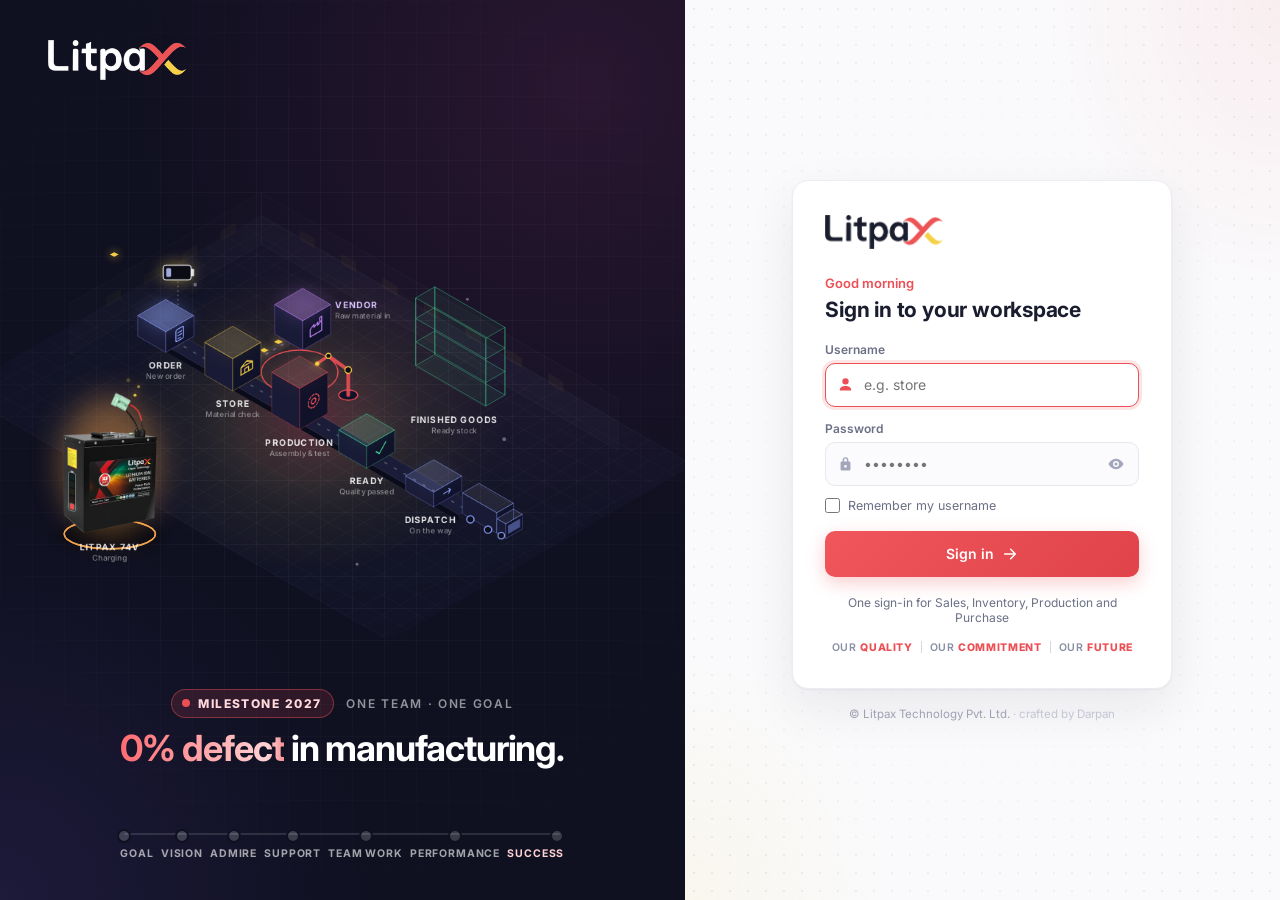
==== agent/index.html @ 2f5dfaf5 "Update index.html" ====
<!DOCTYPE html>
<html lang="en">
<head>
<meta charset="UTF-8">
<meta name="viewport" content="width=device-width, initial-scale=1.0">
<meta name="referrer" content="no-referrer">
<title>Ask Litpax</title>
<link rel="icon" type="image/png" href="../assets/favicon.png">
<link rel="preconnect" href="https://fonts.googleapis.com">
<link href="https://fonts.googleapis.com/css2?family=Inter+Tight:wght@400;500;600;700&family=JetBrains+Mono:wght@500;600&display=swap" rel="stylesheet">
<link rel="stylesheet" href="style.css?v=5">
<script>
  /* Sirf Suite ke andar khulta hai — seedha URL khole to Suite pe bhej do */
  (function () { var ok = false; try { ok = window.top !== window.self && window.top.location.origin === location.origin; } catch (e) {} if (!ok) { document.documentElement.style.display = 'none'; var u = new URL('../#m-agent', location.href).href; try { window.top.location = u; } catch (e) { location.replace(u); } } })();
</script>
</head>
<body>

<div class="ag">
  <header class="ag-top">
    <div class="ag-title">
      <span class="ag-mark" aria-hidden="true">
        <svg viewBox="0 0 24 24" fill="none" stroke="currentColor" stroke-width="2" stroke-linecap="round" stroke-linejoin="round"><path d="M12 3l1.9 5.1L19 10l-5.1 1.9L12 17l-1.9-5.1L5 10l5.1-1.9z"/><path d="M19 15l.8 2.2L22 18l-2.2.8L19 21l-.8-2.2L16 18l2.2-.8z"/></svg>
      </span>
      <div>
        <h1>Ask Litpax</h1>
        <p id="agStatus">Connecting…</p>
      </div>
    </div>
    <div class="ag-actions">
      <button type="button" class="ag-btn" id="agSources" title="What can I ask?">Data sources</button>
      <button type="button" class="ag-btn" id="agClear" title="Start a new chat">New chat</button>
    </div>
  </header>

  <main class="ag-main" id="agScroll">
    <section class="ag-hello" id="agHello">
      <h2>What would you like to know?</h2>
      <p>Ask anything about orders, stock, production, purchase or service across the whole Suite. I can also update records, add new ones and draft emails — nothing is saved or sent until you press Confirm. Type or tap 🎤 and speak, in English or Hinglish. Click any ID in an answer to open it.</p>
      <div class="ag-chips" id="agChips"></div>
    </section>
    <div class="ag-log" id="agLog" aria-live="polite"></div>
  </main>

  <form class="ag-input" id="agForm" autocomplete="off">
    <label for="agQ" class="sr">Ask a question</label>
    <textarea id="agQ" rows="1" placeholder="e.g. Top customers this month · Which POs are late? · LTX-R-0049"></textarea>
    <button type="button" class="ag-lang" id="agLang" hidden>EN</button>
    <button type="button" class="ag-mic" id="agMic" aria-label="Ask by voice" aria-pressed="false" title="Ask by voice" hidden>
      <svg viewBox="0 0 24 24" fill="none" stroke="currentColor" stroke-width="2" stroke-linecap="round" stroke-linejoin="round" aria-hidden="true"><rect x="9" y="3" width="6" height="11" rx="3"/><path d="M5 11a7 7 0 0 0 14 0M12 18v3"/></svg>
    </button>
    <button type="submit" id="agSend" aria-label="Send">
      <svg viewBox="0 0 24 24" fill="none" stroke="currentColor" stroke-width="2.2" stroke-linecap="round" stroke-linejoin="round" aria-hidden="true"><path d="M5 12h14M13 6l6 6-6 6"/></svg>
    </button>
  </form>
  <div class="ag-foot">Answers come from your Suite sheets. Phone numbers are masked. Check important numbers in the app before acting.</div>
</div>

<div id="toast" class="toast"></div>

<script src="../config.js?v=ag2"></script>
<script src="prompts.js?v=4"></script>
<script src="app.js?v=5"></script>
<script src="../suite-bridge.js"></script>
</body>
</html>
---- agent/style.css ----
/* =============================================================
 * Ask Litpax — Gallery White (baaki Suite jaisa)
 * ============================================================= */
:root {
  --bg: #ffffff; --tile: #fafafa; --tile-2: #f2f2f2;
  --line: #ededed; --line-2: #e0e0e0;
  --text: #0a0a0a; --text-2: #404040; --muted: #737373; --faint: #a3a3a3;
  --accent: #1f3fff; --accent-dark: #1530c4; --accent-soft: #f0f3ff; --accent-line: #c7d0ff;
  --ok: #15803d; --warn: #b45309; --bad: #dc2626; --bad-soft: #fef2f2;
  --sans: 'Inter Tight', 'Inter', system-ui, sans-serif;
  --mono: 'JetBrains Mono', ui-monospace, monospace;
}
* { box-sizing: border-box; }
html, body { margin: 0; height: 100%; background: var(--bg); color: var(--text); font: 400 15px/1.55 var(--sans); -webkit-font-smoothing: antialiased; }
button, textarea { font: inherit; }
.hidden { display: none !important; }
.sr { position: absolute; width: 1px; height: 1px; overflow: hidden; clip: rect(0 0 0 0); }

.ag { height: 100%; display: flex; flex-direction: column; max-width: 1000px; margin: 0 auto; padding: 0 28px; }

/* ---- header ---- */
.ag-top { display: flex; align-items: center; gap: 14px; padding: 22px 0 16px; border-bottom: 1px solid var(--line); flex-wrap: wrap; }
.ag-title { display: flex; align-items: center; gap: 12px; }
.ag-mark { width: 42px; height: 42px; border-radius: 12px; display: grid; place-items: center; background: var(--accent-soft); color: var(--accent); }
.ag-mark svg { width: 22px; height: 22px; }
.ag-title h1 { margin: 0; font-size: 22px; font-weight: 600; letter-spacing: -.5px; line-height: 1.2; }
.ag-title p { margin: 2px 0 0; font-size: 13px; color: var(--muted); }
.ag-title p.ok::before { content: ''; display: inline-block; width: 7px; height: 7px; border-radius: 50%; background: #16a34a; margin-right: 6px; vertical-align: 1px; }
.ag-title p.warn { color: var(--warn); }
.ag-actions { margin-left: auto; display: flex; gap: 8px; }
.ag-btn { min-height: 40px; padding: 0 16px; border: 1px solid #e5e5e5; border-radius: 999px; background: #fff; color: var(--text); font-size: 14px; font-weight: 500; cursor: pointer; }
.ag-btn:hover { background: var(--tile); border-color: #d4d4d4; }
.ag-btn:focus-visible, .ag-chips button:focus-visible, .ag-input button:focus-visible { outline: 2px solid var(--accent); outline-offset: 2px; }

/* ---- main ---- */
.ag-main { flex: 1; min-height: 0; overflow-y: auto; padding: 24px 0 12px; }
.ag-hello { padding: 8vh 0 12px; }
.ag-hello h2 { margin: 0; font-size: 44px; line-height: 1.05; font-weight: 600; letter-spacing: -1.6px; }
.ag-hello p { margin: 12px 0 26px; max-width: 560px; color: var(--muted); font-size: 16px; }
.ag-chips { display: flex; flex-wrap: wrap; gap: 8px; }
.ag-chips button { min-height: 42px; padding: 0 16px; border: 1px solid var(--line); border-radius: 999px; background: #fff; color: var(--text-2); font-size: 14px; font-weight: 500; cursor: pointer; transition: background .15s, border-color .15s, color .15s; }
.ag-chips button:hover { background: var(--accent-soft); border-color: var(--accent-line); color: var(--accent); }

/* ---- messages ---- */
.ag-log { display: flex; flex-direction: column; gap: 18px; }
.ag-msg { display: flex; gap: 12px; }
.ag-msg.me { justify-content: flex-end; }
.ag-msg.me .b { max-width: 75%; padding: 11px 16px; border-radius: 18px 18px 4px 18px; background: var(--text); color: #fff; white-space: pre-wrap; }
.ag-msg .av { width: 32px; height: 32px; flex: none; border-radius: 10px; display: grid; place-items: center; background: var(--accent-soft); color: var(--accent); font-size: 15px; }
.ag-msg.bot .b { flex: 1; min-width: 0; padding: 4px 0 0; color: var(--text); }
.ag-msg.bot.err .b { padding: 12px 16px; border: 1px solid #fecaca; border-radius: 14px; background: var(--bad-soft); color: var(--bad); }
.ag-msg.bot.err .av { background: var(--bad-soft); color: var(--bad); }
.b p { margin: 0 0 10px; }
.b p:last-child { margin-bottom: 0; }
.b h4 { margin: 14px 0 6px; font-size: 15px; font-weight: 600; }
.b ul, .b ol { margin: 0 0 10px; padding-left: 20px; }
.b li { margin: 3px 0; }
.b code { font: 500 13px var(--mono); padding: 1px 6px; border-radius: 6px; background: var(--tile-2); }
.b pre { margin: 0 0 10px; padding: 12px 14px; border-radius: 12px; background: var(--tile); border: 1px solid var(--line); font: 500 12.5px/1.5 var(--mono); overflow-x: auto; }
.b i { color: var(--muted); }
.b .ag-src { margin-top: 4px; font-size: 13px; color: var(--muted); }

/* tables */
.ag-tblw { margin: 6px 0 12px; }
.ag-tblw .ag-tbl { margin: 0; }
.ag-tbl-x { display: flex; flex-wrap: wrap; gap: 6px; margin-top: 6px; }
.ag-tbl-x button { min-height: 30px; padding: 0 12px; border: 1px solid var(--line); border-radius: 999px; background: #fff; color: var(--muted); font-size: 12.5px; cursor: pointer; }
.ag-tbl-x button:hover { color: var(--accent); border-color: var(--accent-line); background: var(--accent-soft); }
.ag-tbl-x button:disabled { opacity: .6; cursor: wait; }
.ag-tbl { margin: 6px 0 12px; overflow-x: auto; border: 1px solid var(--line); border-radius: 14px; }
.ag-tbl table { width: 100%; border-collapse: collapse; font-size: 14px; }
.ag-tbl th { padding: 10px 14px; text-align: left; font-size: 12.5px; font-weight: 500; color: var(--faint); background: #fff; border-bottom: 1px solid var(--line); white-space: nowrap; }
.ag-tbl td { padding: 11px 14px; border-top: 1px solid var(--line); vertical-align: top; }
.ag-tbl tr:first-child td { border-top: 0; }
.ag-tbl .num { text-align: right; font-variant-numeric: tabular-nums; white-space: nowrap; }
.ag-tbl tbody tr:hover td { background: var(--tile); }

/* chart */
.ag-chart { margin: 8px 0 14px; padding: 16px 18px; border: 1px solid var(--line); border-radius: 14px; }
.ag-chart figcaption { margin-bottom: 12px; font-size: 14px; font-weight: 600; }
.ag-bar { display: grid; grid-template-columns: minmax(80px, 160px) 1fr auto; align-items: center; gap: 12px; padding: 4px 0; font-size: 13px; }
.ag-bar .l { overflow: hidden; text-overflow: ellipsis; white-space: nowrap; color: var(--text-2); }
.ag-bar .t { height: 10px; border-radius: 5px; background: #f0f0f0; overflow: hidden; }
.ag-bar .t i { display: block; height: 100%; border-radius: 5px; background: var(--accent); animation: agGrow .5s ease both; }
.ag-bar .v { font-variant-numeric: tabular-nums; font-weight: 600; }
@keyframes agGrow { from { width: 0; } }

/* steps + tools */
.ag-steps { margin-top: 10px; font-size: 13px; color: var(--muted); }
.ag-steps summary { cursor: pointer; width: fit-content; }
.ag-steps ol { margin: 6px 0 0; padding-left: 18px; }
.ag-tools { margin-top: 8px; display: flex; gap: 6px; }
.ag-copy { min-height: 30px; padding: 0 12px; border: 1px solid var(--line); border-radius: 999px; background: #fff; color: var(--muted); font-size: 12.5px; cursor: pointer; }
.ag-copy:hover { color: var(--text); border-color: #d4d4d4; }
.ag-copy.on { color: var(--accent); border-color: var(--accent-line); background: var(--accent-soft); }
/* clickable IDs */
.b a.ag-id { color: var(--accent); font-weight: 500; text-decoration: none; border-bottom: 1px dashed var(--accent-line); white-space: nowrap; cursor: pointer; }
.b a.ag-id:hover { border-bottom-style: solid; background: var(--accent-soft); border-radius: 3px; }
.b a.ag-id:focus-visible { outline: 2px solid var(--accent); outline-offset: 1px; border-radius: 3px; }

/* typing */
.typing .b { display: flex; align-items: center; gap: 10px; color: var(--muted); font-size: 14px; }
.dots { display: inline-flex; gap: 4px; }
.dots i { width: 7px; height: 7px; border-radius: 50%; background: var(--accent); opacity: .3; animation: agDot 1.2s infinite; }
.dots i:nth-child(2) { animation-delay: .2s; } .dots i:nth-child(3) { animation-delay: .4s; }
@keyframes agDot { 0%, 100% { opacity: .25; transform: translateY(0); } 50% { opacity: 1; transform: translateY(-3px); } }

/* ---- input ---- */
.ag-input { display: flex; align-items: flex-end; gap: 10px; margin: 8px 0 6px; padding: 8px 8px 8px 18px; border: 1px solid #e5e5e5; border-radius: 22px; background: #fff; box-shadow: 0 8px 28px rgba(0,0,0,.06); }
.ag-input:focus-within { border-color: var(--accent); box-shadow: 0 0 0 3px rgba(31,63,255,.12), 0 8px 28px rgba(0,0,0,.06); }
.ag-input textarea { flex: 1; min-height: 28px; max-height: 160px; padding: 8px 0; border: 0; outline: none; resize: none; background: transparent; color: var(--text); font-size: 15px; line-height: 1.45; }
.ag-input textarea::placeholder { color: var(--faint); }
.ag-input button { width: 44px; height: 44px; flex: none; border: 0; border-radius: 50%; display: grid; place-items: center; background: var(--accent); color: #fff; cursor: pointer; box-shadow: 0 6px 16px rgba(31,63,255,.3); }
.ag-input button:hover { background: var(--accent-dark); }
.ag-input button:disabled { opacity: .45; cursor: wait; }
.ag-input button svg { width: 20px; height: 20px; }
.ag-input .ag-mic { background: #fff; color: var(--text-2); border: 1px solid #e5e5e5; box-shadow: none; }
.ag-input .ag-mic:hover { background: var(--tile); color: var(--text); }
.ag-input .ag-mic.rec { background: var(--bad); border-color: var(--bad); color: #fff; animation: agPulse 1.2s infinite; }
@keyframes agPulse { 0% { box-shadow: 0 0 0 0 rgba(220,38,38,.45); } 100% { box-shadow: 0 0 0 12px rgba(220,38,38,0); } }
.ag-input .ag-lang { width: auto; min-width: 36px; height: 30px; margin-bottom: 7px; padding: 0 8px; border-radius: 999px; background: var(--tile-2); color: var(--muted); font: 600 12px var(--sans); box-shadow: none; }
.ag-input .ag-lang:hover { background: var(--line-2); color: var(--text); }
.ag-input [hidden] { display: none; }
.ag-foot { padding: 0 0 14px; text-align: center; font-size: 12px; color: var(--faint); }

/* toast */
.toast { position: fixed; left: 50%; bottom: 90px; transform: translate(-50%, 20px); opacity: 0; pointer-events: none; padding: 10px 18px; border-radius: 999px; background: var(--text); color: #fff; font-size: 13px; transition: opacity .2s, transform .2s; }
.toast.show { opacity: 1; transform: translate(-50%, 0); }

@media (max-width: 640px) {
  .ag { padding: 0 14px; }
  .ag-hello h2 { font-size: 32px; }
  .ag-msg.me .b { max-width: 90%; }
  .ag-actions { margin-left: 0; }
}
@media (prefers-reduced-motion: reduce) { * { animation: none !important; transition: none !important; } }

/* ---- action cards ---- */
.ag-card { margin: 2px 0 4px; padding: 16px 18px; border: 1px solid var(--line); border-radius: 16px; background: #fff; box-shadow: 0 6px 20px rgba(0,0,0,.05); }
.ag-card.risk { border-color: #fecaca; }
.ag-card-h { font-weight: 600; margin-bottom: 10px; }
.ag-via { display: inline-block; margin-left: 6px; padding: 1px 8px; border-radius: 999px; background: var(--accent-soft); color: var(--accent); font-size: 11.5px; font-weight: 600; vertical-align: 1px; }
.ag-card-r { margin: -4px 0 10px; color: var(--muted); font-size: 13px; }
.ag-card table { width: 100%; border-collapse: collapse; font-size: 14px; }
.ag-card th { width: 34%; padding: 7px 10px 7px 0; text-align: left; font-weight: 500; color: var(--muted); border-top: 1px solid var(--line); }
.ag-card td { padding: 7px 6px; border-top: 1px solid var(--line); }
.ag-card td.old { color: var(--muted); text-decoration: line-through; }
.ag-card td.arr { width: 20px; color: var(--faint); }
.ag-card td.nw { font-weight: 600; }
.ag-card-w { margin-top: 10px; padding: 8px 12px; border-radius: 10px; background: var(--bad-soft); color: var(--bad); font-size: 13px; }
.ag-card label { display: block; margin-bottom: 10px; font-size: 12.5px; color: var(--muted); }
.ag-card input, .ag-card textarea { display: block; width: 100%; margin-top: 4px; padding: 9px 12px; border: 1px solid #e5e5e5; border-radius: 10px; font: 400 14px/1.45 var(--sans); color: var(--text); background: #fff; }
.ag-card input:focus, .ag-card textarea:focus { outline: none; border-color: var(--accent); box-shadow: 0 0 0 3px rgba(31,63,255,.12); }
.ag-card textarea { resize: vertical; }
.ag-card-a { display: flex; flex-wrap: wrap; align-items: center; gap: 8px; margin-top: 14px; }
.ag-card-a button { min-height: 40px; padding: 0 18px; border-radius: 999px; font: 600 14px var(--sans); cursor: pointer; }
.ag-card-a .go { border: 0; background: var(--accent); color: #fff; box-shadow: 0 6px 16px rgba(31,63,255,.25); }
.ag-card-a .go.warn { background: var(--bad); box-shadow: none; }
.ag-card-a .no, .ag-card-a .undo { border: 1px solid #e5e5e5; background: #fff; color: var(--text); }
.ag-card-a button:disabled { opacity: .5; cursor: wait; }
.ag-card-a .st { font-size: 13px; color: var(--muted); }
.ag-card-a .st.ok { color: #15803d; font-weight: 600; }
.ag-card-a .st.bad { color: var(--bad); }
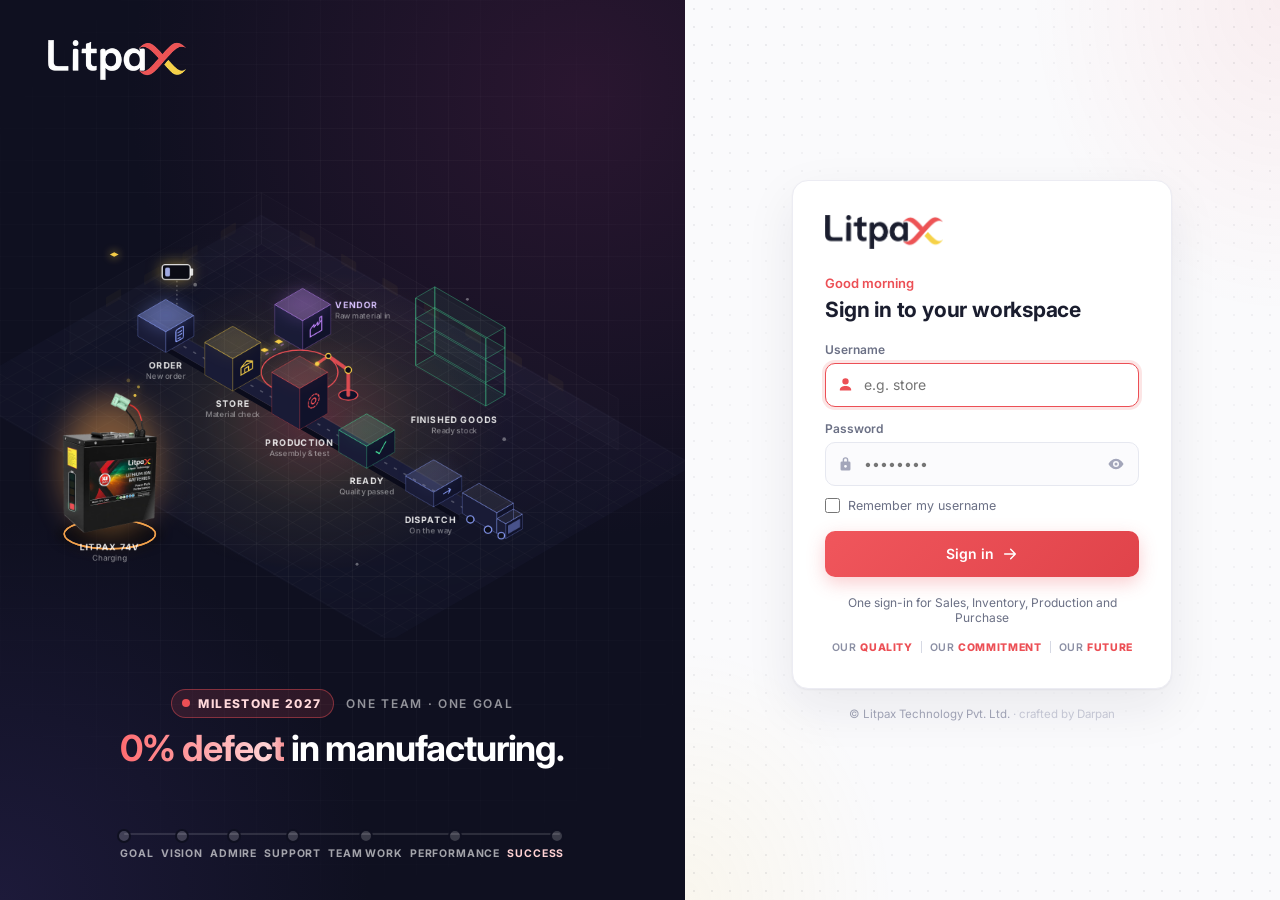
==== commit 6d08a146: "Update index.html" ====
--- a/agent/index.html
+++ b/agent/index.html
@@ -8,7 +8,7 @@
 <link rel="icon" type="image/png" href="../assets/favicon.png">
 <link rel="preconnect" href="https://fonts.googleapis.com">
 <link href="https://fonts.googleapis.com/css2?family=Inter+Tight:wght@400;500;600;700&family=JetBrains+Mono:wght@500;600&display=swap" rel="stylesheet">
-<link rel="stylesheet" href="style.css?v=5">
+<link rel="stylesheet" href="style.css?v=6">
 <script>
   /* Sirf Suite ke andar khulta hai — seedha URL khole to Suite pe bhej do */
   (function () { var ok = false; try { ok = window.top !== window.self && window.top.location.origin === location.origin; } catch (e) {} if (!ok) { document.documentElement.style.display = 'none'; var u = new URL('../#m-agent', location.href).href; try { window.top.location = u; } catch (e) { location.replace(u); } } })();
@@ -58,9 +58,9 @@
 
 <div id="toast" class="toast"></div>
 
-<script src="../config.js?v=ag2"></script>
-<script src="prompts.js?v=4"></script>
-<script src="app.js?v=5"></script>
+<script src="../config.js?v=ag3"></script>
+<script src="prompts.js?v=5"></script>
+<script src="app.js?v=6"></script>
 <script src="../suite-bridge.js"></script>
 </body>
 </html>
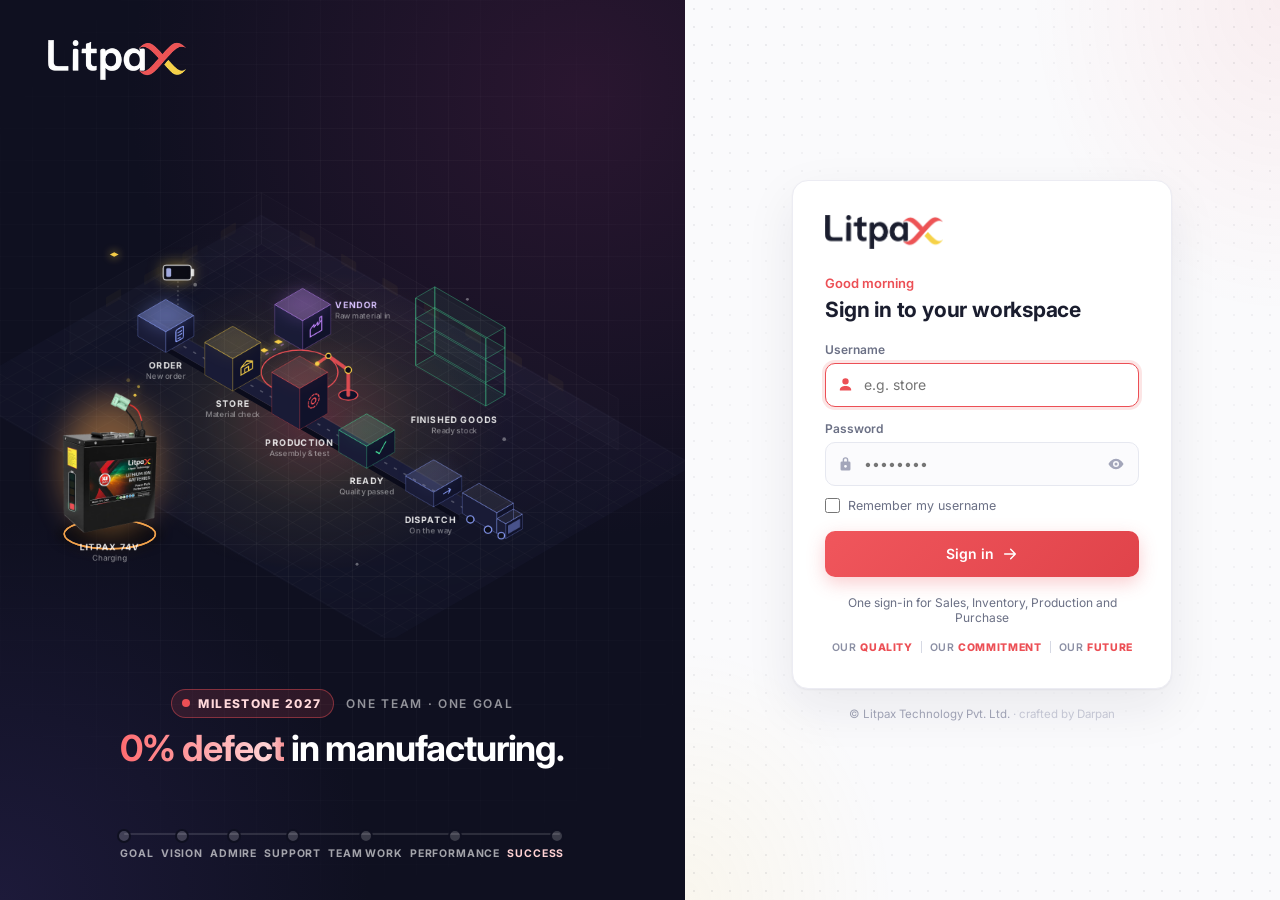
==== commit bb77d12b: "Update index.html" ====
--- a/agent/index.html
+++ b/agent/index.html
@@ -8,7 +8,7 @@
 <link rel="icon" type="image/png" href="../assets/favicon.png">
 <link rel="preconnect" href="https://fonts.googleapis.com">
 <link href="https://fonts.googleapis.com/css2?family=Inter+Tight:wght@400;500;600;700&family=JetBrains+Mono:wght@500;600&display=swap" rel="stylesheet">
-<link rel="stylesheet" href="style.css?v=6">
+<link rel="stylesheet" href="style.css?v=7">
 <script>
   /* Sirf Suite ke andar khulta hai — seedha URL khole to Suite pe bhej do */
   (function () { var ok = false; try { ok = window.top !== window.self && window.top.location.origin === location.origin; } catch (e) {} if (!ok) { document.documentElement.style.display = 'none'; var u = new URL('../#m-agent', location.href).href; try { window.top.location = u; } catch (e) { location.replace(u); } } })();
@@ -60,7 +60,7 @@
 
 <script src="../config.js?v=ag3"></script>
 <script src="prompts.js?v=5"></script>
-<script src="app.js?v=6"></script>
+<script src="app.js?v=7"></script>
 <script src="../suite-bridge.js"></script>
 </body>
 </html>
--- a/agent/style.css
+++ b/agent/style.css
@@ -161,3 +161,38 @@
 .ag-card-a .st { font-size: 13px; color: var(--muted); }
 .ag-card-a .st.ok { color: #15803d; font-weight: 600; }
 .ag-card-a .st.bad { color: var(--bad); }
+
+/* ---- mini: Suite ke Litu mascot ka chhota chat panel ---- */
+body.mini { font-size: 14px; }
+body.mini .ag { max-width: none; padding: 0 16px; }
+body.mini .ag-top { padding: 14px 52px 12px 0; gap: 10px; flex-wrap: nowrap; }
+body.mini .ag-mark { width: 34px; height: 34px; border-radius: 10px; }
+body.mini .ag-mark svg { width: 18px; height: 18px; }
+body.mini .ag-title { flex: 1; min-width: 0; }
+body.mini .ag-title > div { min-width: 0; }
+body.mini .ag-actions { flex: none; }
+body.mini .ag-title h1 { font-size: 16px; letter-spacing: -.2px; }
+body.mini .ag-title p { font-size: 11.5px; white-space: nowrap; overflow: hidden; text-overflow: ellipsis; }
+body.mini #agSources { display: none; }
+body.mini .ag-btn { min-height: 32px; padding: 0 12px; font-size: 12.5px; white-space: nowrap; }
+body.mini .ag-main { padding: 14px 0 8px; }
+body.mini .ag-hello { padding: 18px 0 8px; }
+body.mini .ag-hello h2 { font-size: 24px; letter-spacing: -.6px; }
+body.mini .ag-hello p { display: none; }
+body.mini .ag-hello h2 + .ag-chips, body.mini .ag-chips { margin-top: 14px; }
+body.mini .ag-input textarea::placeholder { white-space: nowrap; overflow: hidden; text-overflow: ellipsis; }
+body.mini .ag-chips { gap: 6px; }
+body.mini .ag-chips button { min-height: 32px; padding: 0 12px; font-size: 12.5px; }
+body.mini .ag-chips button:nth-child(n+7) { display: none; }
+body.mini .ag-log { gap: 14px; }
+body.mini .ag-msg { gap: 8px; }
+body.mini .ag-msg .av { width: 26px; height: 26px; border-radius: 8px; font-size: 13px; }
+body.mini .ag-msg.me .b { max-width: 88%; padding: 9px 13px; }
+body.mini .ag-tbl table { font-size: 12.5px; }
+body.mini .ag-tbl th, body.mini .ag-tbl td { padding: 7px 9px; }
+body.mini .ag-input { margin: 6px 0 12px; padding: 6px 6px 6px 14px; border-radius: 18px; box-shadow: 0 4px 16px rgba(0,0,0,.06); }
+body.mini .ag-input textarea { font-size: 14px; }
+body.mini .ag-input button { width: 38px; height: 38px; }
+body.mini .ag-input .ag-lang { height: 26px; margin-bottom: 6px; }
+body.mini .ag-foot { display: none; }
+body.mini .ag-card { padding: 12px 14px; }
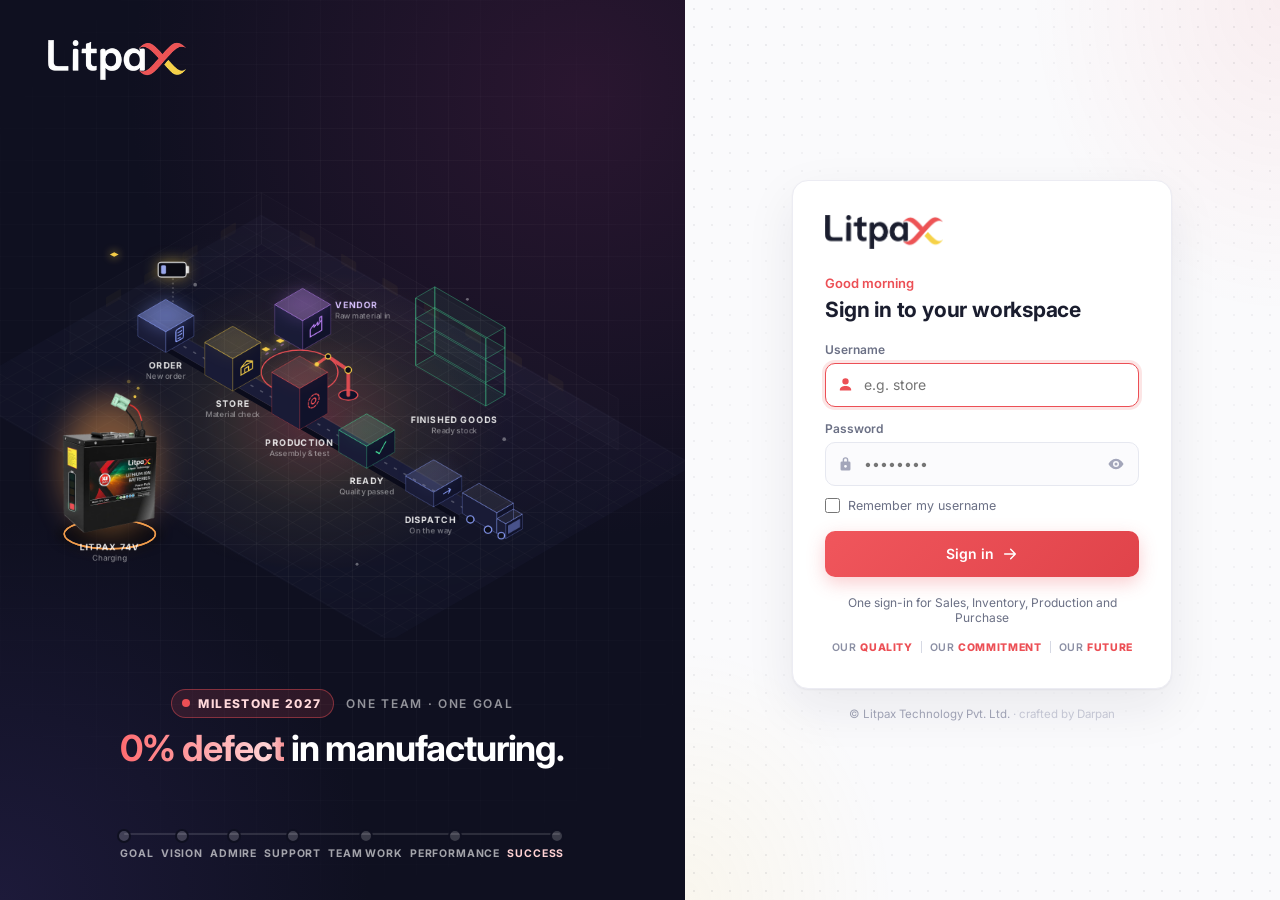
==== commit df3092d8: "Update index.html" ====
--- a/agent/index.html
+++ b/agent/index.html
@@ -60,7 +60,7 @@
 
 <script src="../config.js?v=ag3"></script>
 <script src="prompts.js?v=5"></script>
-<script src="app.js?v=7"></script>
+<script src="app.js?v=8"></script>
 <script src="../suite-bridge.js"></script>
 </body>
 </html>
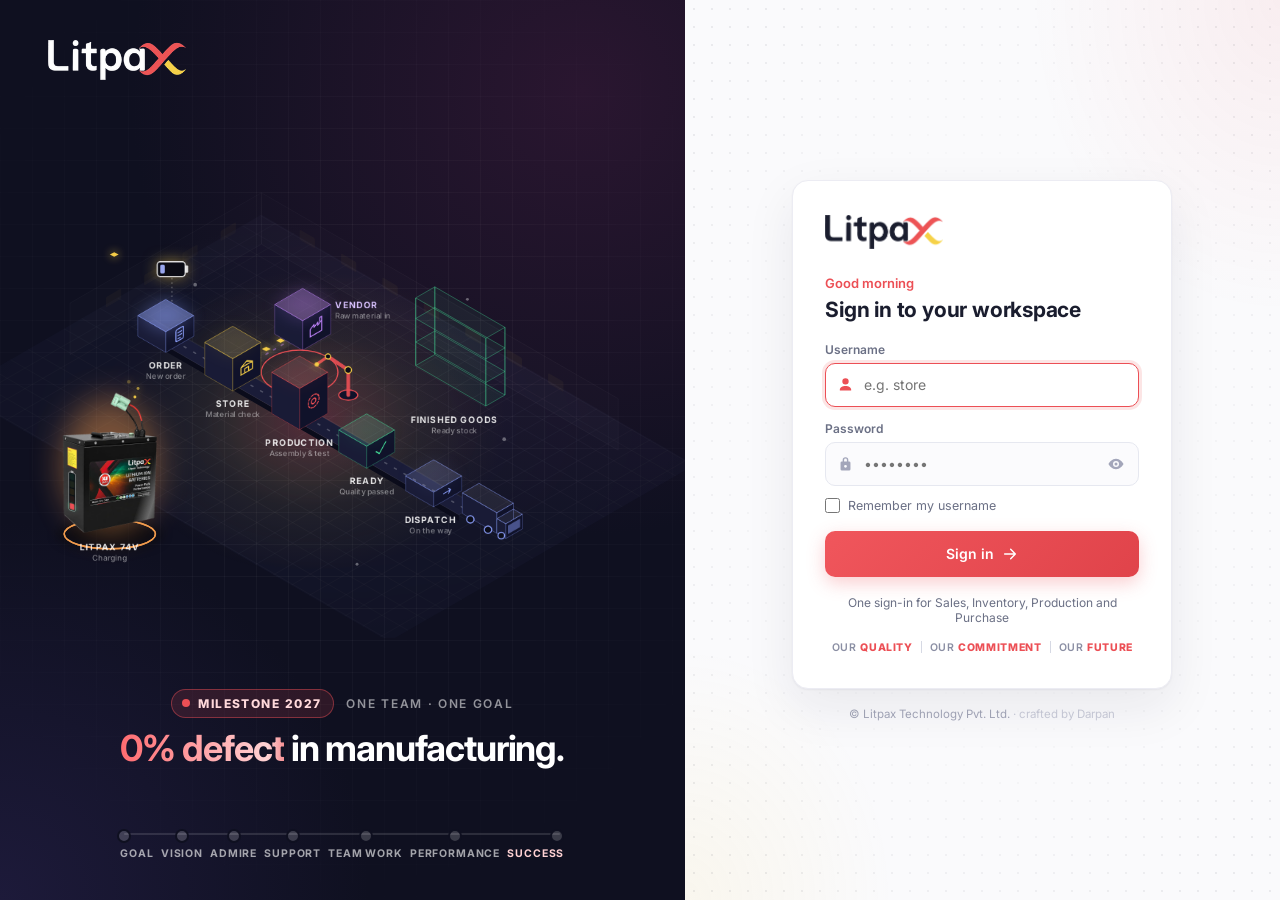
==== commit 5c55b863: "Update stylesheet and script versions in index.html" ====
--- a/agent/index.html
+++ b/agent/index.html
@@ -8,7 +8,7 @@
 <link rel="icon" type="image/png" href="../assets/favicon.png">
 <link rel="preconnect" href="https://fonts.googleapis.com">
 <link href="https://fonts.googleapis.com/css2?family=Inter+Tight:wght@400;500;600;700&family=JetBrains+Mono:wght@500;600&display=swap" rel="stylesheet">
-<link rel="stylesheet" href="style.css?v=7">
+<link rel="stylesheet" href="style.css?v=8">
 <script>
   /* Sirf Suite ke andar khulta hai — seedha URL khole to Suite pe bhej do */
   (function () { var ok = false; try { ok = window.top !== window.self && window.top.location.origin === location.origin; } catch (e) {} if (!ok) { document.documentElement.style.display = 'none'; var u = new URL('../#m-agent', location.href).href; try { window.top.location = u; } catch (e) { location.replace(u); } } })();
@@ -60,7 +60,8 @@
 
 <script src="../config.js?v=ag3"></script>
 <script src="prompts.js?v=5"></script>
-<script src="app.js?v=8"></script>
+<script src="persona.js?v=1"></script>
+<script src="app.js?v=9"></script>
 <script src="../suite-bridge.js"></script>
 </body>
 </html>
--- a/agent/style.css
+++ b/agent/style.css
@@ -1,12 +1,13 @@
+@import url('https://fonts.googleapis.com/css2?family=Fraunces:opsz,wght@9..144,400;9..144,500;9..144,600&display=swap');
 /* =============================================================
  * Ask Litpax — Gallery White (baaki Suite jaisa)
  * ============================================================= */
 :root {
-  --bg: #ffffff; --tile: #fafafa; --tile-2: #f2f2f2;
-  --line: #ededed; --line-2: #e0e0e0;
-  --text: #0a0a0a; --text-2: #404040; --muted: #737373; --faint: #a3a3a3;
-  --accent: #1f3fff; --accent-dark: #1530c4; --accent-soft: #f0f3ff; --accent-line: #c7d0ff;
-  --ok: #15803d; --warn: #b45309; --bad: #dc2626; --bad-soft: #fef2f2;
+  --bg: #ffffff; --tile: #f8f8f7; --tile-2: #f2f2f2;
+  --line: #e9e9e7; --line-2: #dededb;
+  --text: #1b1d1a; --text-2: #3f423f; --muted: #6e716d; --faint: #a2a5a1;
+  --accent: #1f3d33; --accent-dark: #152c25; --accent-soft: #edf2ef; --accent-line: #c5d3cc;
+  --ok: #2f6b4f; --warn: #8f6417; --bad: #8a2f37; --bad-soft: #f7e8e7;
   --sans: 'Inter Tight', 'Inter', system-ui, sans-serif;
   --mono: 'JetBrains Mono', ui-monospace, monospace;
 }
@@ -48,7 +49,7 @@
 .ag-msg.me .b { max-width: 75%; padding: 11px 16px; border-radius: 18px 18px 4px 18px; background: var(--text); color: #fff; white-space: pre-wrap; }
 .ag-msg .av { width: 32px; height: 32px; flex: none; border-radius: 10px; display: grid; place-items: center; background: var(--accent-soft); color: var(--accent); font-size: 15px; }
 .ag-msg.bot .b { flex: 1; min-width: 0; padding: 4px 0 0; color: var(--text); }
-.ag-msg.bot.err .b { padding: 12px 16px; border: 1px solid #fecaca; border-radius: 14px; background: var(--bad-soft); color: var(--bad); }
+.ag-msg.bot.err .b { padding: 12px 16px; border: 1px solid #e5c3c1; border-radius: 14px; background: var(--bad-soft); color: var(--bad); }
 .ag-msg.bot.err .av { background: var(--bad-soft); color: var(--bad); }
 .b p { margin: 0 0 10px; }
 .b p:last-child { margin-bottom: 0; }
@@ -107,17 +108,17 @@
 
 /* ---- input ---- */
 .ag-input { display: flex; align-items: flex-end; gap: 10px; margin: 8px 0 6px; padding: 8px 8px 8px 18px; border: 1px solid #e5e5e5; border-radius: 22px; background: #fff; box-shadow: 0 8px 28px rgba(0,0,0,.06); }
-.ag-input:focus-within { border-color: var(--accent); box-shadow: 0 0 0 3px rgba(31,63,255,.12), 0 8px 28px rgba(0,0,0,.06); }
+.ag-input:focus-within { border-color: var(--accent); box-shadow: 0 0 0 3px rgba(31,61,51,.12), 0 8px 28px rgba(0,0,0,.06); }
 .ag-input textarea { flex: 1; min-height: 28px; max-height: 160px; padding: 8px 0; border: 0; outline: none; resize: none; background: transparent; color: var(--text); font-size: 15px; line-height: 1.45; }
 .ag-input textarea::placeholder { color: var(--faint); }
-.ag-input button { width: 44px; height: 44px; flex: none; border: 0; border-radius: 50%; display: grid; place-items: center; background: var(--accent); color: #fff; cursor: pointer; box-shadow: 0 6px 16px rgba(31,63,255,.3); }
+.ag-input button { width: 44px; height: 44px; flex: none; border: 0; border-radius: 50%; display: grid; place-items: center; background: var(--accent); color: #fff; cursor: pointer; box-shadow: 0 6px 16px rgba(31,61,51,.3); }
 .ag-input button:hover { background: var(--accent-dark); }
 .ag-input button:disabled { opacity: .45; cursor: wait; }
 .ag-input button svg { width: 20px; height: 20px; }
 .ag-input .ag-mic { background: #fff; color: var(--text-2); border: 1px solid #e5e5e5; box-shadow: none; }
 .ag-input .ag-mic:hover { background: var(--tile); color: var(--text); }
 .ag-input .ag-mic.rec { background: var(--bad); border-color: var(--bad); color: #fff; animation: agPulse 1.2s infinite; }
-@keyframes agPulse { 0% { box-shadow: 0 0 0 0 rgba(220,38,38,.45); } 100% { box-shadow: 0 0 0 12px rgba(220,38,38,0); } }
+@keyframes agPulse { 0% { box-shadow: 0 0 0 0 rgba(138,47,55,.45); } 100% { box-shadow: 0 0 0 12px rgba(138,47,55,0); } }
 .ag-input .ag-lang { width: auto; min-width: 36px; height: 30px; margin-bottom: 7px; padding: 0 8px; border-radius: 999px; background: var(--tile-2); color: var(--muted); font: 600 12px var(--sans); box-shadow: none; }
 .ag-input .ag-lang:hover { background: var(--line-2); color: var(--text); }
 .ag-input [hidden] { display: none; }
@@ -137,7 +138,7 @@
 
 /* ---- action cards ---- */
 .ag-card { margin: 2px 0 4px; padding: 16px 18px; border: 1px solid var(--line); border-radius: 16px; background: #fff; box-shadow: 0 6px 20px rgba(0,0,0,.05); }
-.ag-card.risk { border-color: #fecaca; }
+.ag-card.risk { border-color: #e5c3c1; }
 .ag-card-h { font-weight: 600; margin-bottom: 10px; }
 .ag-via { display: inline-block; margin-left: 6px; padding: 1px 8px; border-radius: 999px; background: var(--accent-soft); color: var(--accent); font-size: 11.5px; font-weight: 600; vertical-align: 1px; }
 .ag-card-r { margin: -4px 0 10px; color: var(--muted); font-size: 13px; }
@@ -150,16 +151,16 @@
 .ag-card-w { margin-top: 10px; padding: 8px 12px; border-radius: 10px; background: var(--bad-soft); color: var(--bad); font-size: 13px; }
 .ag-card label { display: block; margin-bottom: 10px; font-size: 12.5px; color: var(--muted); }
 .ag-card input, .ag-card textarea { display: block; width: 100%; margin-top: 4px; padding: 9px 12px; border: 1px solid #e5e5e5; border-radius: 10px; font: 400 14px/1.45 var(--sans); color: var(--text); background: #fff; }
-.ag-card input:focus, .ag-card textarea:focus { outline: none; border-color: var(--accent); box-shadow: 0 0 0 3px rgba(31,63,255,.12); }
+.ag-card input:focus, .ag-card textarea:focus { outline: none; border-color: var(--accent); box-shadow: 0 0 0 3px rgba(31,61,51,.12); }
 .ag-card textarea { resize: vertical; }
 .ag-card-a { display: flex; flex-wrap: wrap; align-items: center; gap: 8px; margin-top: 14px; }
 .ag-card-a button { min-height: 40px; padding: 0 18px; border-radius: 999px; font: 600 14px var(--sans); cursor: pointer; }
-.ag-card-a .go { border: 0; background: var(--accent); color: #fff; box-shadow: 0 6px 16px rgba(31,63,255,.25); }
+.ag-card-a .go { border: 0; background: var(--accent); color: #fff; box-shadow: 0 6px 16px rgba(31,61,51,.25); }
 .ag-card-a .go.warn { background: var(--bad); box-shadow: none; }
 .ag-card-a .no, .ag-card-a .undo { border: 1px solid #e5e5e5; background: #fff; color: var(--text); }
 .ag-card-a button:disabled { opacity: .5; cursor: wait; }
 .ag-card-a .st { font-size: 13px; color: var(--muted); }
-.ag-card-a .st.ok { color: #15803d; font-weight: 600; }
+.ag-card-a .st.ok { color: #2f6b4f; font-weight: 600; }
 .ag-card-a .st.bad { color: var(--bad); }
 
 /* ---- mini: Suite ke Litu mascot ka chhota chat panel ---- */
@@ -196,3 +197,8 @@
 body.mini .ag-input .ag-lang { height: 26px; margin-bottom: 6px; }
 body.mini .ag-foot { display: none; }
 body.mini .ag-card { padding: 12px 14px; }
+
+/* =========================================================
+   LX — Suite UI system ke rang + serif headings (suite-ui.css se mel)
+   ========================================================= */
+.ag-hello h2{font-family:'Fraunces','Iowan Old Style',Georgia,serif;font-weight:500;letter-spacing:-.02em}
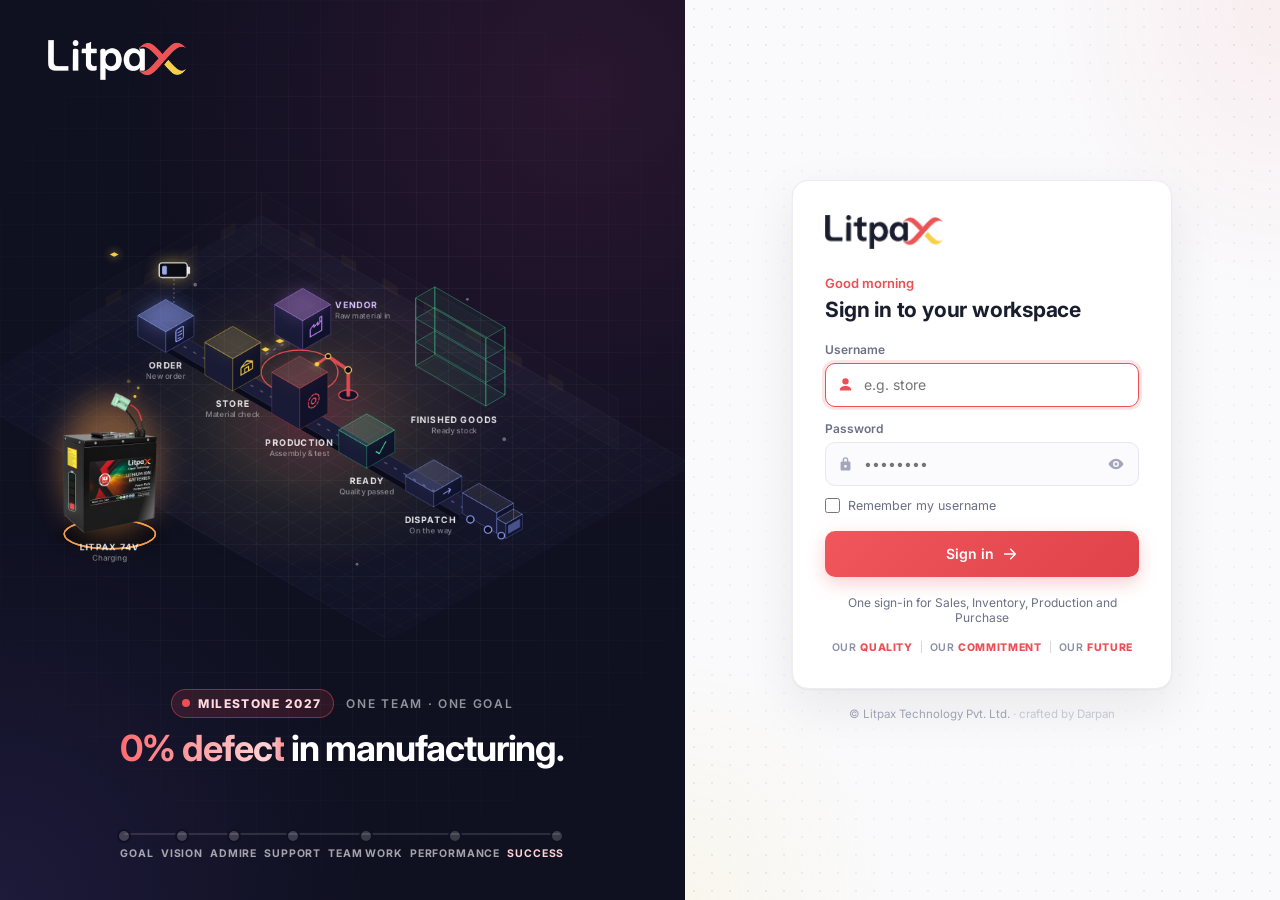
==== commit debfcd47: "Update index.html" ====
--- a/agent/index.html
+++ b/agent/index.html
@@ -8,7 +8,7 @@
 <link rel="icon" type="image/png" href="../assets/favicon.png">
 <link rel="preconnect" href="https://fonts.googleapis.com">
 <link href="https://fonts.googleapis.com/css2?family=Inter+Tight:wght@400;500;600;700&family=JetBrains+Mono:wght@500;600&display=swap" rel="stylesheet">
-<link rel="stylesheet" href="style.css?v=8">
+<link rel="stylesheet" href="style.css?v=9">
 <script>
   /* Sirf Suite ke andar khulta hai — seedha URL khole to Suite pe bhej do */
   (function () { var ok = false; try { ok = window.top !== window.self && window.top.location.origin === location.origin; } catch (e) {} if (!ok) { document.documentElement.style.display = 'none'; var u = new URL('../#m-agent', location.href).href; try { window.top.location = u; } catch (e) { location.replace(u); } } })();
@@ -60,8 +60,8 @@
 
 <script src="../config.js?v=ag3"></script>
 <script src="prompts.js?v=5"></script>
-<script src="persona.js?v=1"></script>
-<script src="app.js?v=9"></script>
+<script src="persona.js?v=2"></script>
+<script src="app.js?v=10"></script>
 <script src="../suite-bridge.js"></script>
 </body>
 </html>
--- a/agent/style.css
+++ b/agent/style.css
@@ -202,3 +202,9 @@
    LX — Suite UI system ke rang + serif headings (suite-ui.css se mel)
    ========================================================= */
 .ag-hello h2{font-family:'Fraunces','Iowan Old Style',Georgia,serif;font-weight:500;letter-spacing:-.02em}
+
+/* ---- persona: quote card (naam ke baad ka vichaar) ---- */
+.b .ag-quote { margin: 10px 0 14px; padding: 14px 18px; border-left: 3px solid var(--accent); border-radius: 0 12px 12px 0; background: var(--accent-soft); font-family: 'Fraunces','Iowan Old Style',Georgia,serif; font-size: 18px; line-height: 1.45; font-style: italic; color: var(--text); animation: agQuote .5s ease both; }
+@keyframes agQuote { from { opacity: 0; transform: translateY(6px); } to { opacity: 1; transform: none; } }
+@media (prefers-reduced-motion: reduce) { .b .ag-quote { animation: none; } }
+body.mini .b .ag-quote { font-size: 15.5px; padding: 10px 13px; }
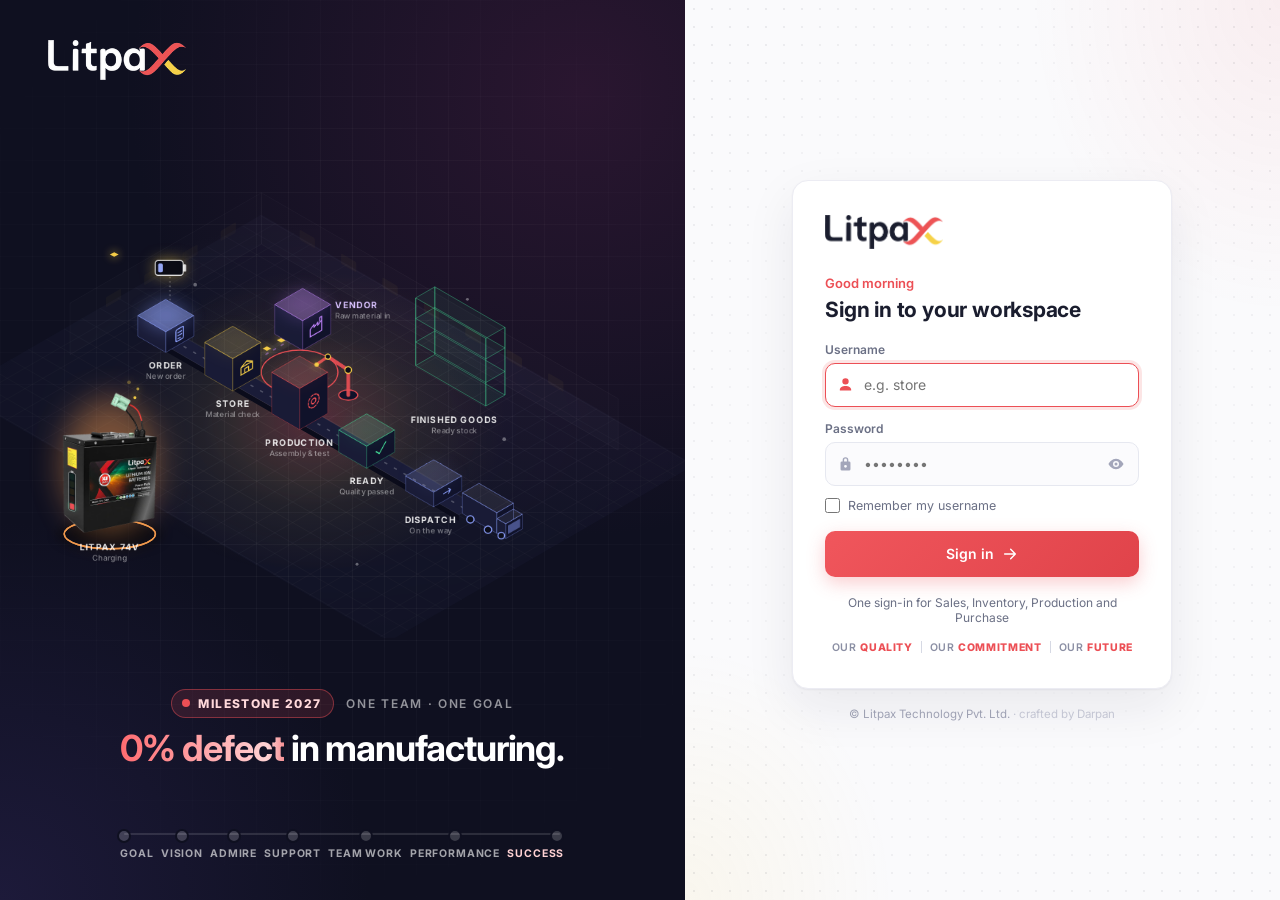
==== commit f9c3dfd3: "Update index.html" ====
--- a/agent/index.html
+++ b/agent/index.html
@@ -60,7 +60,7 @@
 
 <script src="../config.js?v=ag3"></script>
 <script src="prompts.js?v=5"></script>
-<script src="persona.js?v=2"></script>
+<script src="persona.js?v=3"></script>
 <script src="app.js?v=10"></script>
 <script src="../suite-bridge.js"></script>
 </body>
--- a/agent/style.css
+++ b/agent/style.css
@@ -202,9 +202,3 @@
    LX — Suite UI system ke rang + serif headings (suite-ui.css se mel)
    ========================================================= */
 .ag-hello h2{font-family:'Fraunces','Iowan Old Style',Georgia,serif;font-weight:500;letter-spacing:-.02em}
-
-/* ---- persona: quote card (naam ke baad ka vichaar) ---- */
-.b .ag-quote { margin: 10px 0 14px; padding: 14px 18px; border-left: 3px solid var(--accent); border-radius: 0 12px 12px 0; background: var(--accent-soft); font-family: 'Fraunces','Iowan Old Style',Georgia,serif; font-size: 18px; line-height: 1.45; font-style: italic; color: var(--text); animation: agQuote .5s ease both; }
-@keyframes agQuote { from { opacity: 0; transform: translateY(6px); } to { opacity: 1; transform: none; } }
-@media (prefers-reduced-motion: reduce) { .b .ag-quote { animation: none; } }
-body.mini .b .ag-quote { font-size: 15.5px; padding: 10px 13px; }
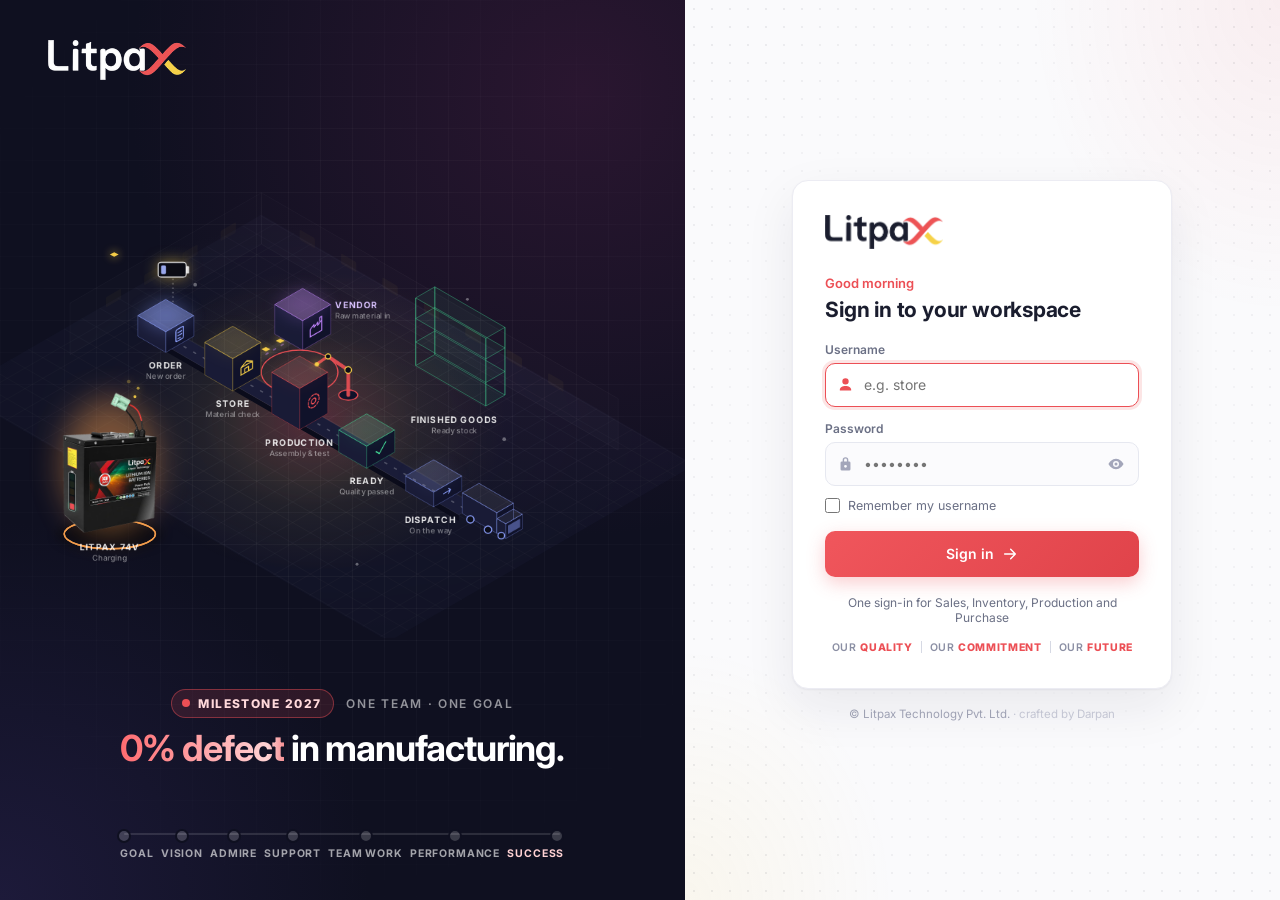
==== commit 539a2317: "Update index.html" ====
--- a/agent/index.html
+++ b/agent/index.html
@@ -60,7 +60,7 @@
 
 <script src="../config.js?v=ag3"></script>
 <script src="prompts.js?v=5"></script>
-<script src="persona.js?v=3"></script>
+<script src="persona.js?v=4"></script>
 <script src="app.js?v=10"></script>
 <script src="../suite-bridge.js"></script>
 </body>
